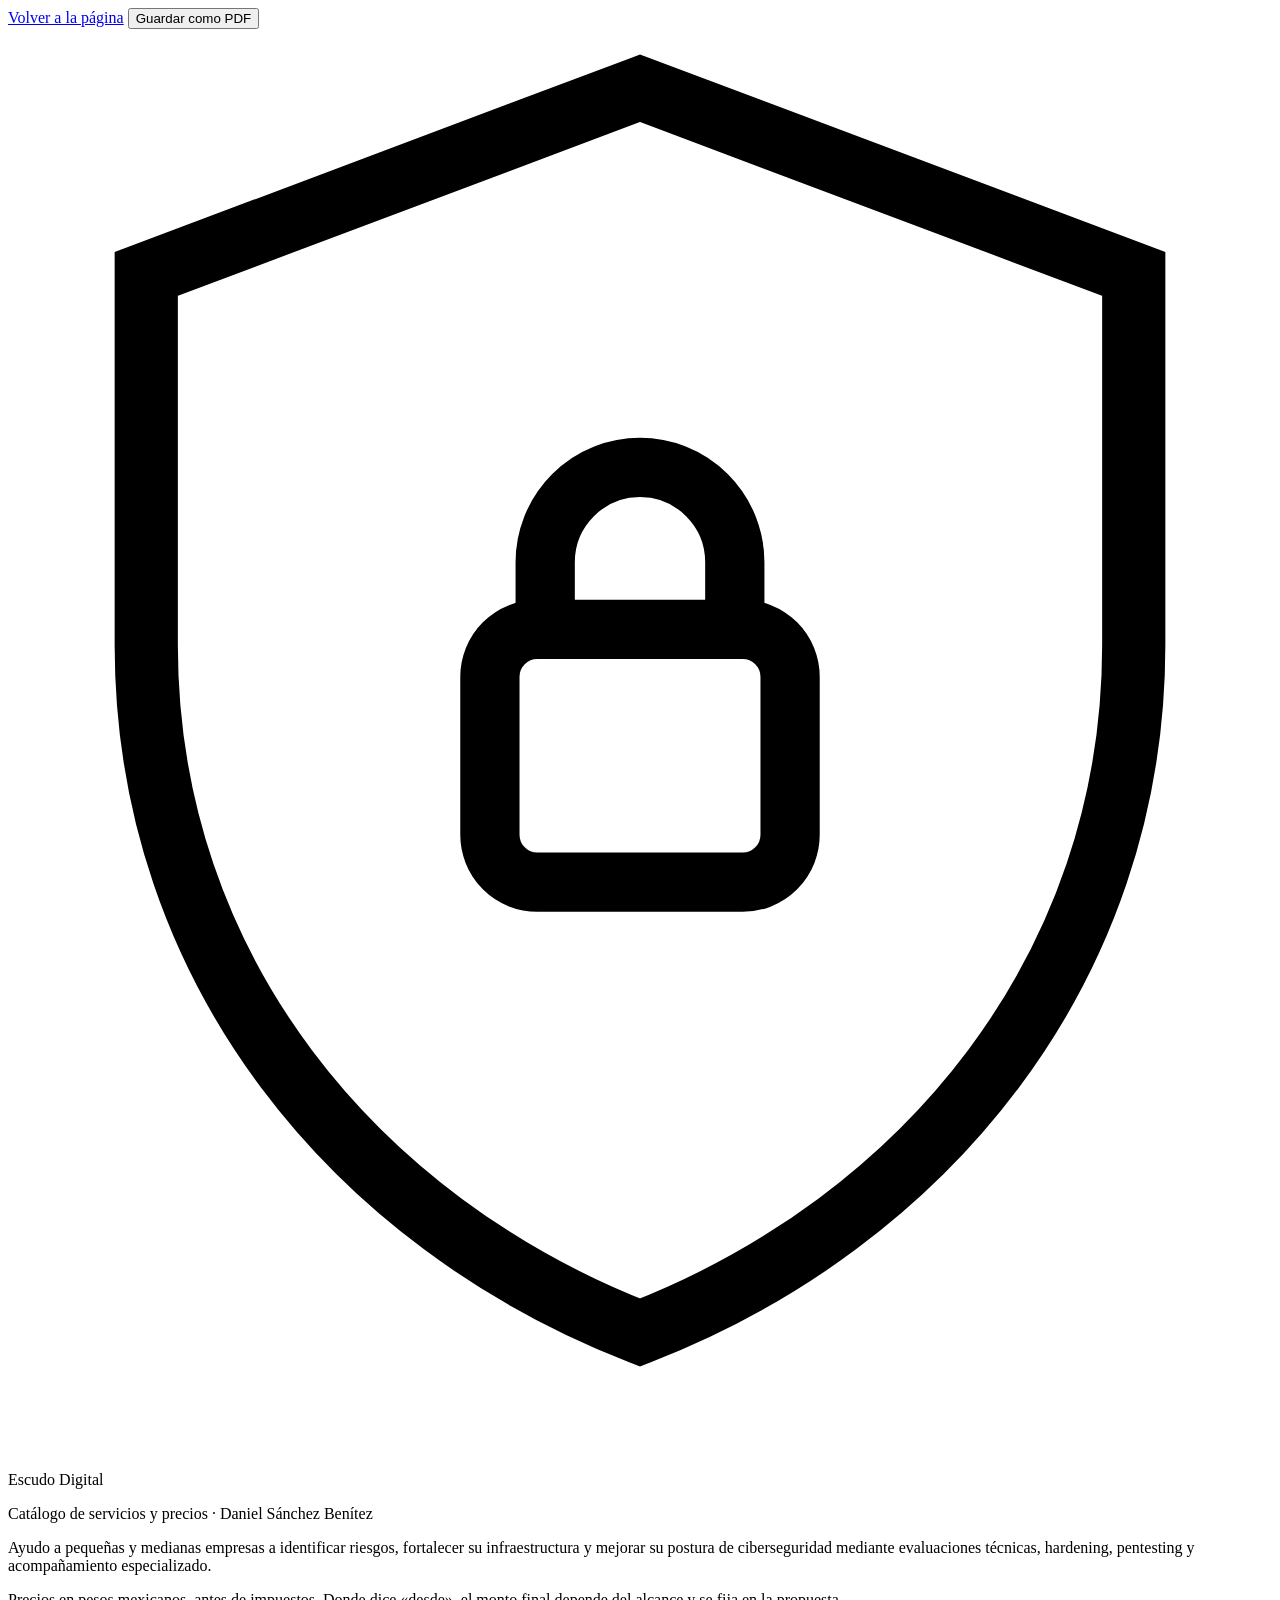
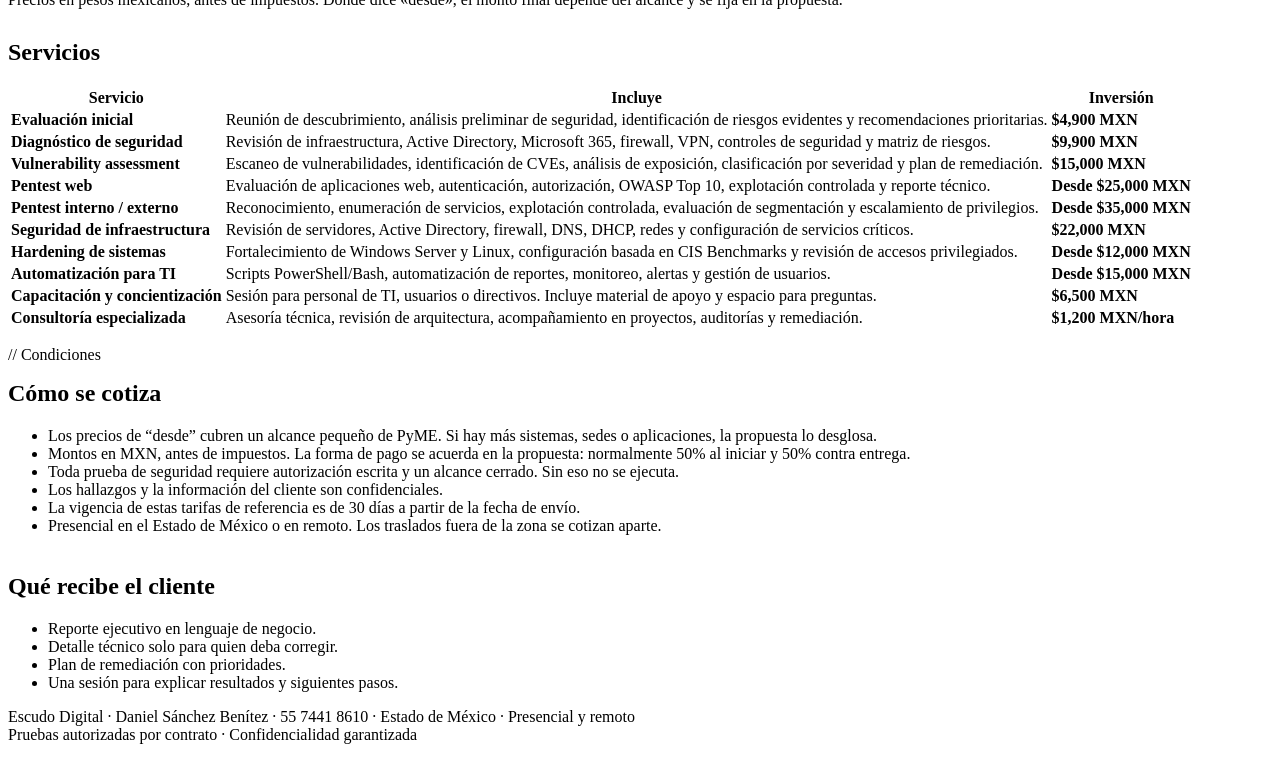
==== catalogo.html @ 28ca98de "Add files via upload" ====
<!DOCTYPE html>
<html lang="es">
<head>
  <meta charset="UTF-8">
  <meta name="viewport" content="width=device-width, initial-scale=1">
  <title>Catálogo de servicios y precios · Escudo Digital</title>
  <link rel="icon" href="favicon.svg" type="image/svg+xml">
  <link rel="preconnect" href="https://fonts.googleapis.com">
  <link rel="preconnect" href="https://fonts.gstatic.com" crossorigin>
  <link href="https://fonts.googleapis.com/css2?family=IBM+Plex+Mono:wght@500&family=Manrope:wght@400;600;700;800&display=swap" rel="stylesheet">
  <link rel="stylesheet" href="css/documentos.css">
</head>
<body>
  <div class="toolbar">
    <a href="index.html">Volver a la página</a>
    <button type="button" onclick="window.print()">Guardar como PDF</button>
  </div>

  <article class="sheet flow">
    <header class="brand">
      <svg viewBox="0 0 32 36" fill="none" aria-hidden="true">
        <path d="M16 1.5 3.5 6.2v9.4c0 8.2 5.3 14.6 12.5 17.4 7.2-2.8 12.5-9.2 12.5-17.4V6.2L16 1.5Z" stroke="currentColor" stroke-width="1.6"/>
        <rect x="12.2" y="15.2" width="7.6" height="6.4" rx="1.2" stroke="currentColor" stroke-width="1.5"/>
        <path d="M13.6 15.2v-1.7a2.4 2.4 0 0 1 4.8 0v1.7" stroke="currentColor" stroke-width="1.5"/>
      </svg>
      <div>
        <p class="word">Escudo <span>Digital</span></p>
        <p class="tag">Catálogo de servicios y precios · Daniel Sánchez Benítez</p>
      </div>
    </header>
    <p class="pitch">Ayudo a pequeñas y medianas empresas a identificar riesgos, fortalecer su infraestructura y mejorar su postura de ciberseguridad mediante evaluaciones técnicas, hardening, pentesting y acompañamiento especializado.</p>
    <p class="note">Precios en pesos mexicanos, antes de impuestos. Donde dice «desde», el monto final depende del alcance y se fija en la propuesta.</p>

    <h1 style="margin-top:8mm">Servicios</h1>
    <table class="catalog" style="margin-top:4mm">
      <thead>
        <tr>
          <th>Servicio</th>
          <th>Incluye</th>
          <th>Inversión</th>
        </tr>
      </thead>
      <tbody>
        <tr>
          <td><strong>Evaluación inicial</strong></td>
          <td>Reunión de descubrimiento, análisis preliminar de seguridad, identificación de riesgos evidentes y recomendaciones prioritarias.</td>
          <td class="money"><strong>$4,900 MXN</strong></td>
        </tr>
        <tr>
          <td><strong>Diagnóstico de seguridad</strong></td>
          <td>Revisión de infraestructura, Active Directory, Microsoft 365, firewall, VPN, controles de seguridad y matriz de riesgos.</td>
          <td class="money"><strong>$9,900 MXN</strong></td>
        </tr>
        <tr>
          <td><strong>Vulnerability assessment</strong></td>
          <td>Escaneo de vulnerabilidades, identificación de CVEs, análisis de exposición, clasificación por severidad y plan de remediación.</td>
          <td class="money"><strong>$15,000 MXN</strong></td>
        </tr>
        <tr>
          <td><strong>Pentest web</strong></td>
          <td>Evaluación de aplicaciones web, autenticación, autorización, OWASP Top 10, explotación controlada y reporte técnico.</td>
          <td class="money"><strong>Desde $25,000 MXN</strong></td>
        </tr>
        <tr>
          <td><strong>Pentest interno / externo</strong></td>
          <td>Reconocimiento, enumeración de servicios, explotación controlada, evaluación de segmentación y escalamiento de privilegios.</td>
          <td class="money"><strong>Desde $35,000 MXN</strong></td>
        </tr>
        <tr>
          <td><strong>Seguridad de infraestructura</strong></td>
          <td>Revisión de servidores, Active Directory, firewall, DNS, DHCP, redes y configuración de servicios críticos.</td>
          <td class="money"><strong>$22,000 MXN</strong></td>
        </tr>
        <tr>
          <td><strong>Hardening de sistemas</strong></td>
          <td>Fortalecimiento de Windows Server y Linux, configuración basada en CIS Benchmarks y revisión de accesos privilegiados.</td>
          <td class="money"><strong>Desde $12,000 MXN</strong></td>
        </tr>
        <tr>
          <td><strong>Automatización para TI</strong></td>
          <td>Scripts PowerShell/Bash, automatización de reportes, monitoreo, alertas y gestión de usuarios.</td>
          <td class="money"><strong>Desde $15,000 MXN</strong></td>
        </tr>
        <tr>
          <td><strong>Capacitación y concientización</strong></td>
          <td>Sesión para personal de TI, usuarios o directivos. Incluye material de apoyo y espacio para preguntas.</td>
          <td class="money"><strong>$6,500 MXN</strong></td>
        </tr>
        <tr>
          <td><strong>Consultoría especializada</strong></td>
          <td>Asesoría técnica, revisión de arquitectura, acompañamiento en proyectos, auditorías y remediación.</td>
          <td class="money"><strong>$1,200 MXN/hora</strong></td>
        </tr>
      </tbody>
    </table>
  </article>

  <article class="sheet flow">
    <p class="kicker"><span>//</span> Condiciones</p>
    <h2 style="margin-top:4mm">Cómo se cotiza</h2>
    <ul class="clean">
      <li>Los precios de “desde” cubren un alcance pequeño de PyME. Si hay más sistemas, sedes o aplicaciones, la propuesta lo desglosa.</li>
      <li>Montos en MXN, antes de impuestos. La forma de pago se acuerda en la propuesta: normalmente 50% al iniciar y 50% contra entrega.</li>
      <li>Toda prueba de seguridad requiere autorización escrita y un alcance cerrado. Sin eso no se ejecuta.</li>
      <li>Los hallazgos y la información del cliente son confidenciales.</li>
      <li>La vigencia de estas tarifas de referencia es de 30 días a partir de la fecha de envío.</li>
      <li>Presencial en el Estado de México o en remoto. Los traslados fuera de la zona se cotizan aparte.</li>
    </ul>

    <h2 style="margin-top:10mm">Qué recibe el cliente</h2>
    <ul class="clean">
      <li>Reporte ejecutivo en lenguaje de negocio.</li>
      <li>Detalle técnico solo para quien deba corregir.</li>
      <li>Plan de remediación con prioridades.</li>
      <li>Una sesión para explicar resultados y siguientes pasos.</li>
    </ul>

    <p class="foot">Escudo Digital · Daniel Sánchez Benítez · 55 7441 8610 · Estado de México · Presencial y remoto<br>Pruebas autorizadas por contrato · Confidencialidad garantizada</p>
  </article>
</body>
</html>
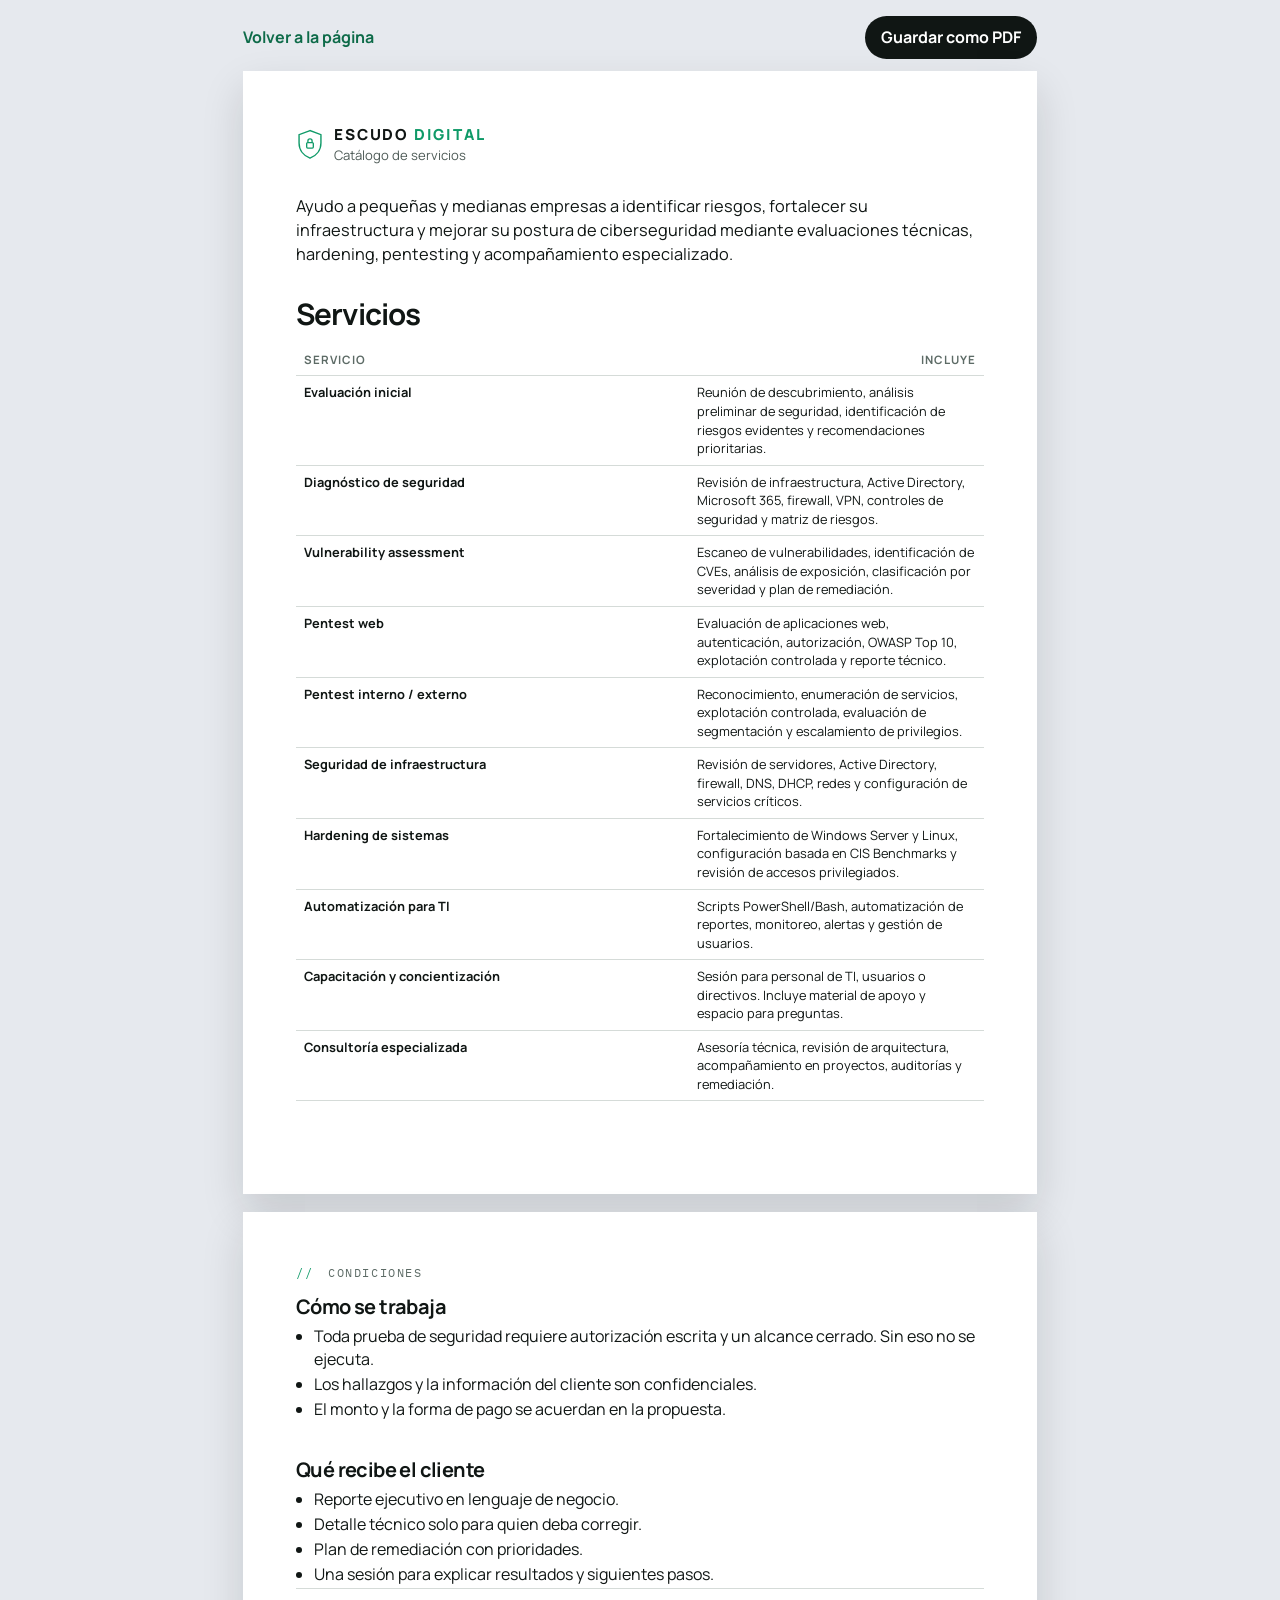
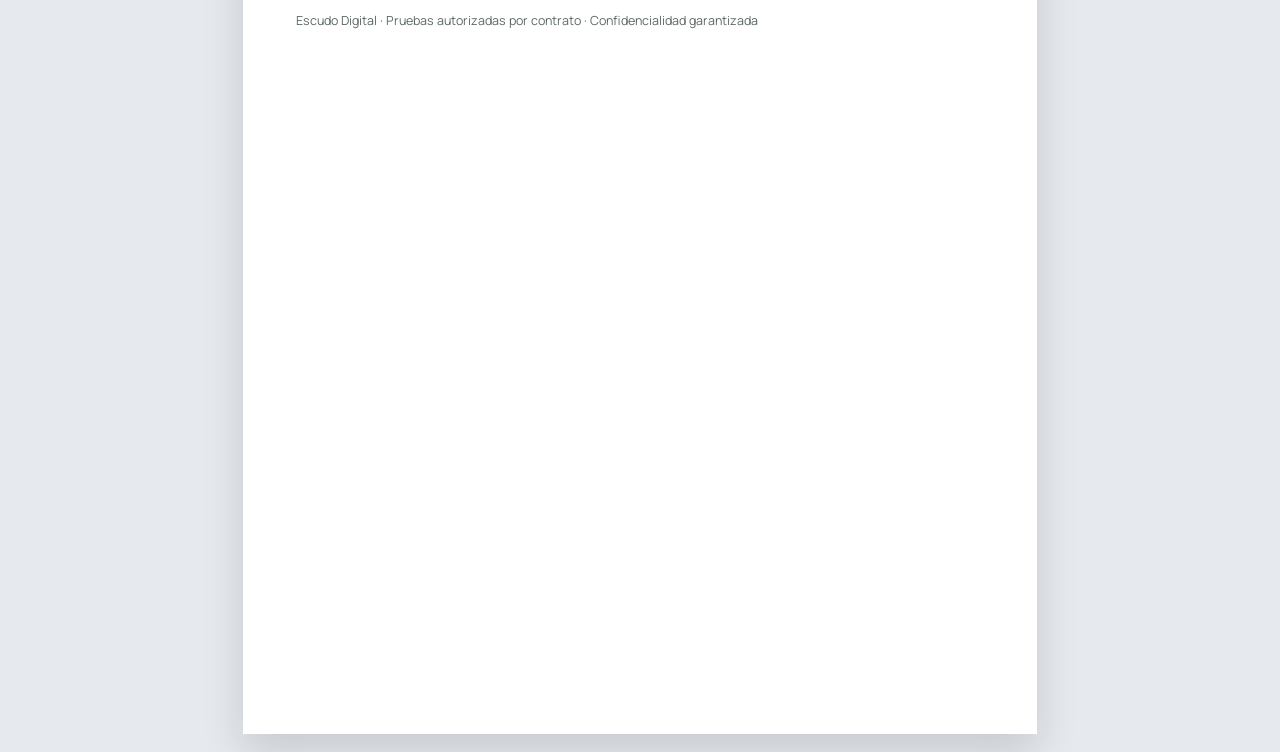
==== commit 9cc23fba: "Add files via upload" ====
--- a/catalogo.html
+++ b/catalogo.html
@@ -3,7 +3,7 @@
 <head>
   <meta charset="UTF-8">
   <meta name="viewport" content="width=device-width, initial-scale=1">
-  <title>Catálogo de servicios y precios · Escudo Digital</title>
+  <title>Catálogo de servicios · Escudo Digital</title>
   <link rel="icon" href="favicon.svg" type="image/svg+xml">
   <link rel="preconnect" href="https://fonts.googleapis.com">
   <link rel="preconnect" href="https://fonts.gstatic.com" crossorigin>
@@ -25,71 +25,58 @@
       </svg>
       <div>
         <p class="word">Escudo <span>Digital</span></p>
-        <p class="tag">Catálogo de servicios y precios · Daniel Sánchez Benítez</p>
+        <p class="tag">Catálogo de servicios</p>
       </div>
     </header>
     <p class="pitch">Ayudo a pequeñas y medianas empresas a identificar riesgos, fortalecer su infraestructura y mejorar su postura de ciberseguridad mediante evaluaciones técnicas, hardening, pentesting y acompañamiento especializado.</p>
-    <p class="note">Precios en pesos mexicanos, antes de impuestos. Donde dice «desde», el monto final depende del alcance y se fija en la propuesta.</p>
-
     <h1 style="margin-top:8mm">Servicios</h1>
-    <table class="catalog" style="margin-top:4mm">
+    <table class="catalog services-only" style="margin-top:4mm">
       <thead>
         <tr>
           <th>Servicio</th>
           <th>Incluye</th>
-          <th>Inversión</th>
         </tr>
       </thead>
       <tbody>
         <tr>
           <td><strong>Evaluación inicial</strong></td>
           <td>Reunión de descubrimiento, análisis preliminar de seguridad, identificación de riesgos evidentes y recomendaciones prioritarias.</td>
-          <td class="money"><strong>$4,900 MXN</strong></td>
         </tr>
         <tr>
           <td><strong>Diagnóstico de seguridad</strong></td>
           <td>Revisión de infraestructura, Active Directory, Microsoft 365, firewall, VPN, controles de seguridad y matriz de riesgos.</td>
-          <td class="money"><strong>$9,900 MXN</strong></td>
         </tr>
         <tr>
           <td><strong>Vulnerability assessment</strong></td>
           <td>Escaneo de vulnerabilidades, identificación de CVEs, análisis de exposición, clasificación por severidad y plan de remediación.</td>
-          <td class="money"><strong>$15,000 MXN</strong></td>
         </tr>
         <tr>
           <td><strong>Pentest web</strong></td>
           <td>Evaluación de aplicaciones web, autenticación, autorización, OWASP Top 10, explotación controlada y reporte técnico.</td>
-          <td class="money"><strong>Desde $25,000 MXN</strong></td>
         </tr>
         <tr>
           <td><strong>Pentest interno / externo</strong></td>
           <td>Reconocimiento, enumeración de servicios, explotación controlada, evaluación de segmentación y escalamiento de privilegios.</td>
-          <td class="money"><strong>Desde $35,000 MXN</strong></td>
         </tr>
         <tr>
           <td><strong>Seguridad de infraestructura</strong></td>
           <td>Revisión de servidores, Active Directory, firewall, DNS, DHCP, redes y configuración de servicios críticos.</td>
-          <td class="money"><strong>$22,000 MXN</strong></td>
         </tr>
         <tr>
           <td><strong>Hardening de sistemas</strong></td>
           <td>Fortalecimiento de Windows Server y Linux, configuración basada en CIS Benchmarks y revisión de accesos privilegiados.</td>
-          <td class="money"><strong>Desde $12,000 MXN</strong></td>
         </tr>
         <tr>
           <td><strong>Automatización para TI</strong></td>
           <td>Scripts PowerShell/Bash, automatización de reportes, monitoreo, alertas y gestión de usuarios.</td>
-          <td class="money"><strong>Desde $15,000 MXN</strong></td>
         </tr>
         <tr>
           <td><strong>Capacitación y concientización</strong></td>
           <td>Sesión para personal de TI, usuarios o directivos. Incluye material de apoyo y espacio para preguntas.</td>
-          <td class="money"><strong>$6,500 MXN</strong></td>
         </tr>
         <tr>
           <td><strong>Consultoría especializada</strong></td>
           <td>Asesoría técnica, revisión de arquitectura, acompañamiento en proyectos, auditorías y remediación.</td>
-          <td class="money"><strong>$1,200 MXN/hora</strong></td>
         </tr>
       </tbody>
     </table>
@@ -97,14 +84,11 @@
 
   <article class="sheet flow">
     <p class="kicker"><span>//</span> Condiciones</p>
-    <h2 style="margin-top:4mm">Cómo se cotiza</h2>
+    <h2 style="margin-top:4mm">Cómo se trabaja</h2>
     <ul class="clean">
-      <li>Los precios de “desde” cubren un alcance pequeño de PyME. Si hay más sistemas, sedes o aplicaciones, la propuesta lo desglosa.</li>
-      <li>Montos en MXN, antes de impuestos. La forma de pago se acuerda en la propuesta: normalmente 50% al iniciar y 50% contra entrega.</li>
       <li>Toda prueba de seguridad requiere autorización escrita y un alcance cerrado. Sin eso no se ejecuta.</li>
       <li>Los hallazgos y la información del cliente son confidenciales.</li>
-      <li>La vigencia de estas tarifas de referencia es de 30 días a partir de la fecha de envío.</li>
-      <li>Presencial en el Estado de México o en remoto. Los traslados fuera de la zona se cotizan aparte.</li>
+      <li>El monto y la forma de pago se acuerdan en la propuesta.</li>
     </ul>
 
     <h2 style="margin-top:10mm">Qué recibe el cliente</h2>
@@ -115,7 +99,7 @@
       <li>Una sesión para explicar resultados y siguientes pasos.</li>
     </ul>
 
-    <p class="foot">Escudo Digital · Daniel Sánchez Benítez · 55 7441 8610 · Estado de México · Presencial y remoto<br>Pruebas autorizadas por contrato · Confidencialidad garantizada</p>
+    <p class="foot">Escudo Digital · Pruebas autorizadas por contrato · Confidencialidad garantizada</p>
   </article>
 </body>
 </html>
--- a/css/documentos.css
+++ b/css/documentos.css
@@ -0,0 +1,133 @@
+:root {
+  --ink: #101614;
+  --card: #07110e;
+  --green: #2ee6a6;
+  --green-dim: #0f9a68;
+  --paper: #f7f8f8;
+  --muted: #4e5b57;
+  --line: #d5dbd8;
+  --sans: "Manrope", "Segoe UI", sans-serif;
+  --mono: "IBM Plex Mono", ui-monospace, monospace;
+}
+* { box-sizing: border-box; }
+body {
+  margin: 0;
+  background: #e6e9ee;
+  color: var(--ink);
+  font-family: var(--sans);
+  line-height: 1.45;
+}
+button, a { font: inherit; }
+.toolbar {
+  width: min(210mm, calc(100% - 24px));
+  margin: 16px auto 12px;
+  display: flex;
+  justify-content: space-between;
+  align-items: center;
+  gap: 12px;
+}
+.toolbar a { color: #0e6b49; font-weight: 700; text-decoration: none; }
+.toolbar button {
+  border: 0;
+  border-radius: 999px;
+  background: var(--ink);
+  color: white;
+  font-weight: 700;
+  padding: 10px 16px;
+  cursor: pointer;
+}
+.sheet {
+  width: min(210mm, calc(100% - 24px));
+  min-height: 297mm;
+  margin: 0 auto 18px;
+  background: white;
+  box-shadow: 0 18px 40px rgba(16, 24, 22, 0.14);
+  padding: 14mm 14mm 12mm;
+  position: relative;
+}
+.sheet.tight { padding: 12mm 12mm 10mm; }
+.kicker {
+  margin: 0;
+  font-family: var(--mono);
+  letter-spacing: 0.14em;
+  text-transform: uppercase;
+  font-size: 0.72rem;
+  color: #5d6b66;
+}
+.kicker span { color: var(--green-dim); margin-right: 6px; }
+h1, h2, h3 { letter-spacing: -0.03em; line-height: 1.12; }
+h1 { margin: 4px 0 0; font-size: 1.85rem; }
+h2 { margin: 0 0 6px; font-size: 1.25rem; }
+h3 { margin: 0; font-size: 1rem; }
+p { margin: 0; }
+.muted { color: var(--muted); }
+.brand {
+  display: flex;
+  align-items: center;
+  gap: 10px;
+}
+.brand svg { width: 28px; height: 32px; color: var(--green-dim); }
+.word {
+  margin: 0;
+  font-weight: 800;
+  letter-spacing: 0.12em;
+  text-transform: uppercase;
+  font-size: 0.95rem;
+}
+.word span { color: var(--green-dim); }
+.tag { margin: 0; color: var(--muted); font-size: 0.82rem; }
+.pitch { margin: 8mm 0 0; font-size: 1.02rem; max-width: 68ch; }
+.note {
+  margin-top: 8px;
+  padding: 8px 10px;
+  background: #f3faf7;
+  border-left: 3px solid var(--green);
+  font-size: 0.82rem;
+  color: #24302c;
+}
+table { width: 100%; border-collapse: collapse; font-size: 0.88rem; }
+th, td { text-align: left; padding: 7px 8px; border-bottom: 1px solid var(--line); vertical-align: top; }
+th { font-size: 0.72rem; letter-spacing: 0.08em; text-transform: uppercase; color: #5d6b66; }
+.money { font-variant-numeric: tabular-nums; font-weight: 700; white-space: nowrap; text-align: right; }
+.catalog th:last-child, .catalog td.money { text-align: right; }
+.catalog td:first-child { width: 32%; }
+.catalog td:last-child { width: 24%; }
+.catalog { font-size: 0.8rem; }
+.blank {
+  display: inline-block;
+  min-width: 42mm;
+  border-bottom: 1px solid #9aa8a3;
+  color: #6b7874;
+}
+ul.clean, ol.clean { margin: 6px 0 0; padding-left: 18px; }
+ul.clean li, ol.clean li { margin: 2px 0; }
+.sign {
+  display: grid;
+  grid-template-columns: 1fr 1fr;
+  gap: 16mm;
+  margin-top: 14mm;
+}
+.sign div { border-top: 1px solid var(--ink); padding-top: 6px; font-size: 0.85rem; }
+.foot {
+  margin-top: auto;
+  padding-top: 6mm;
+  border-top: 1px solid var(--line);
+  color: #5c6864;
+  font-size: 0.78rem;
+}
+@page { size: A4; margin: 0; }
+@media print {
+  body { background: white; }
+  .toolbar { display: none; }
+  .sheet {
+    width: 210mm;
+    min-height: 297mm;
+    height: 297mm;
+    margin: 0;
+    box-shadow: none;
+    page-break-after: always;
+    break-after: page;
+    overflow: hidden;
+  }
+  .sheet.flow { height: auto; overflow: visible; }
+}
